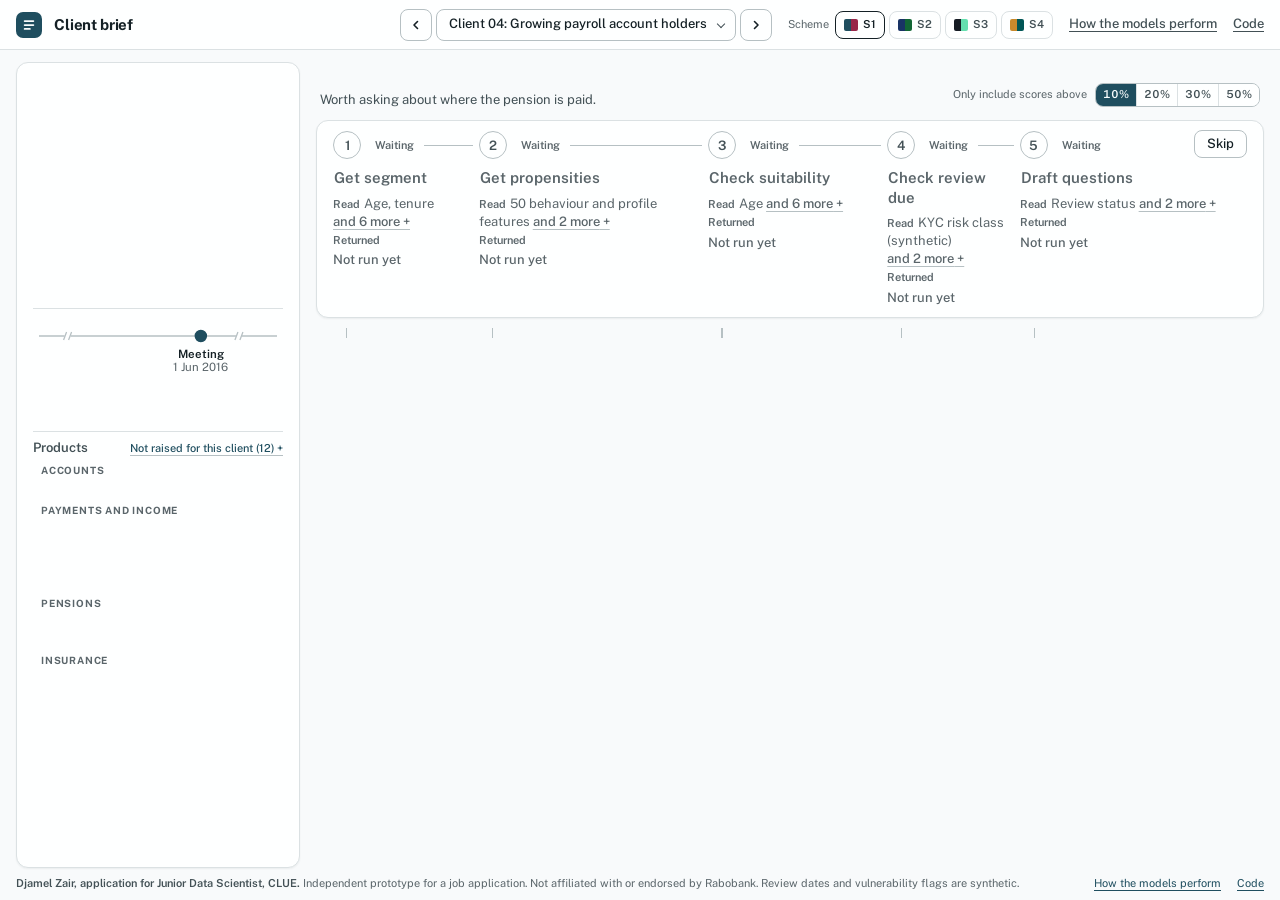
==== index.html @ fa0d997f "Root redirect to the brief, so the Pages site works when served from the repository root Co-Authored" ====
<!doctype html><html lang="en-GB"><head><meta charset="utf-8"><meta name="viewport" content="width=device-width, initial-scale=1">
<title>Client Meeting Brief</title><meta http-equiv="refresh" content="0; url=docs/brief/"><link rel="canonical" href="docs/brief/">
<style>body{font:16px/1.5 system-ui,sans-serif;margin:40px;color:#17242b;background:#fff}a{color:#1F4E5F}</style></head>
<body><p>Opening the client meeting brief. <a href="docs/brief/">Open it here</a>.</p></body></html>
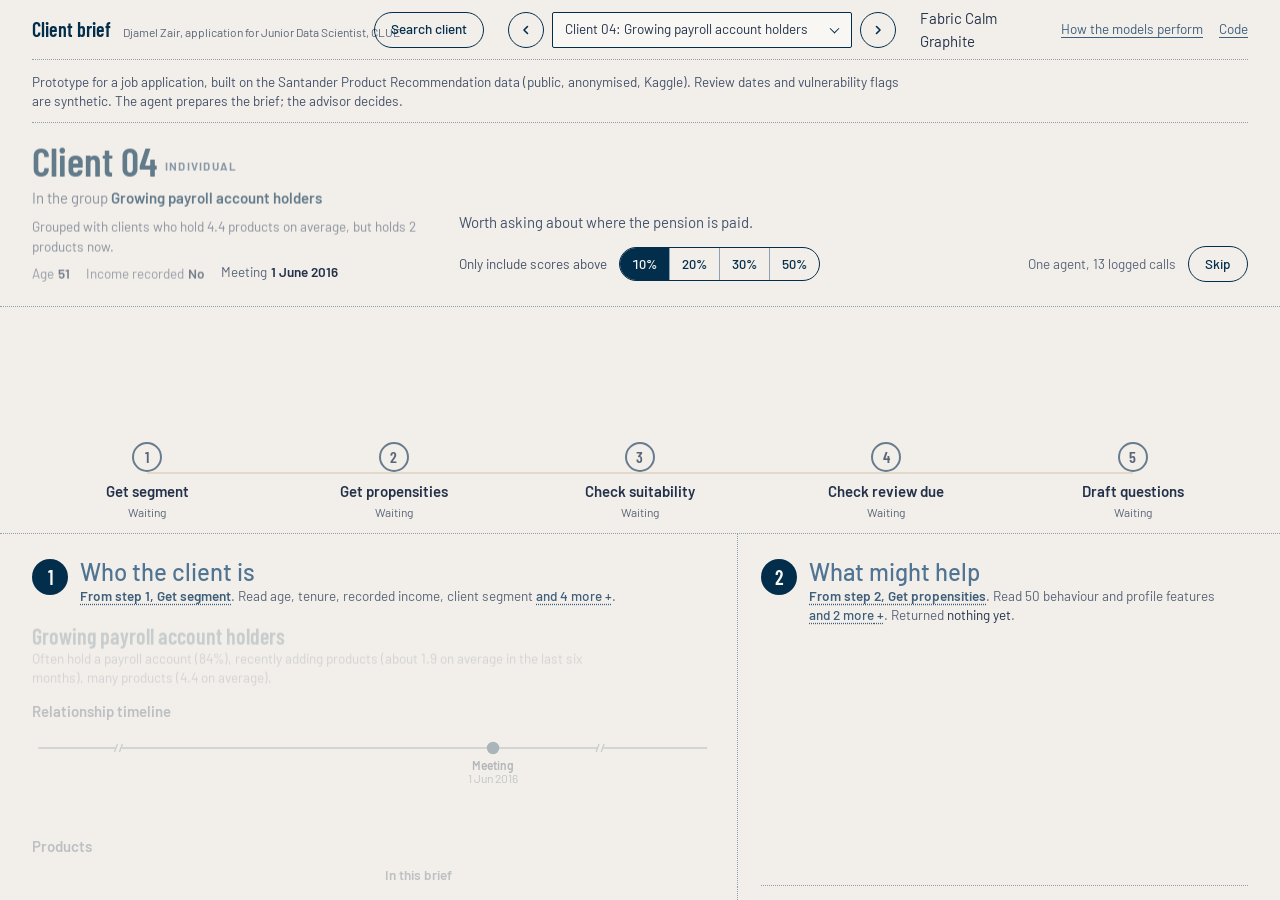
==== commit c1e605c0: "Brief redesign: Atlas, Ledger and Mono directions, round 2 layout and design reviews Atlas (docs/bri" ====
--- a/index.html
+++ b/index.html
@@ -1,4 +1,4 @@
 <!doctype html><html lang="en-GB"><head><meta charset="utf-8"><meta name="viewport" content="width=device-width, initial-scale=1">
-<title>Client Meeting Brief</title><meta http-equiv="refresh" content="0; url=docs/brief/"><link rel="canonical" href="docs/brief/">
+<title>Client Meeting Brief</title><meta http-equiv="refresh" content="0; url=docs/brief/explore/atlas/"><link rel="canonical" href="docs/brief/explore/atlas/">
 <style>body{font:16px/1.5 system-ui,sans-serif;margin:40px;color:#17242b;background:#fff}a{color:#1F4E5F}</style></head>
-<body><p>Opening the client meeting brief. <a href="docs/brief/">Open it here</a>.</p></body></html>
+<body><p>Opening the client meeting brief. <a href="docs/brief/explore/atlas/">Open it here</a>.</p></body></html>
